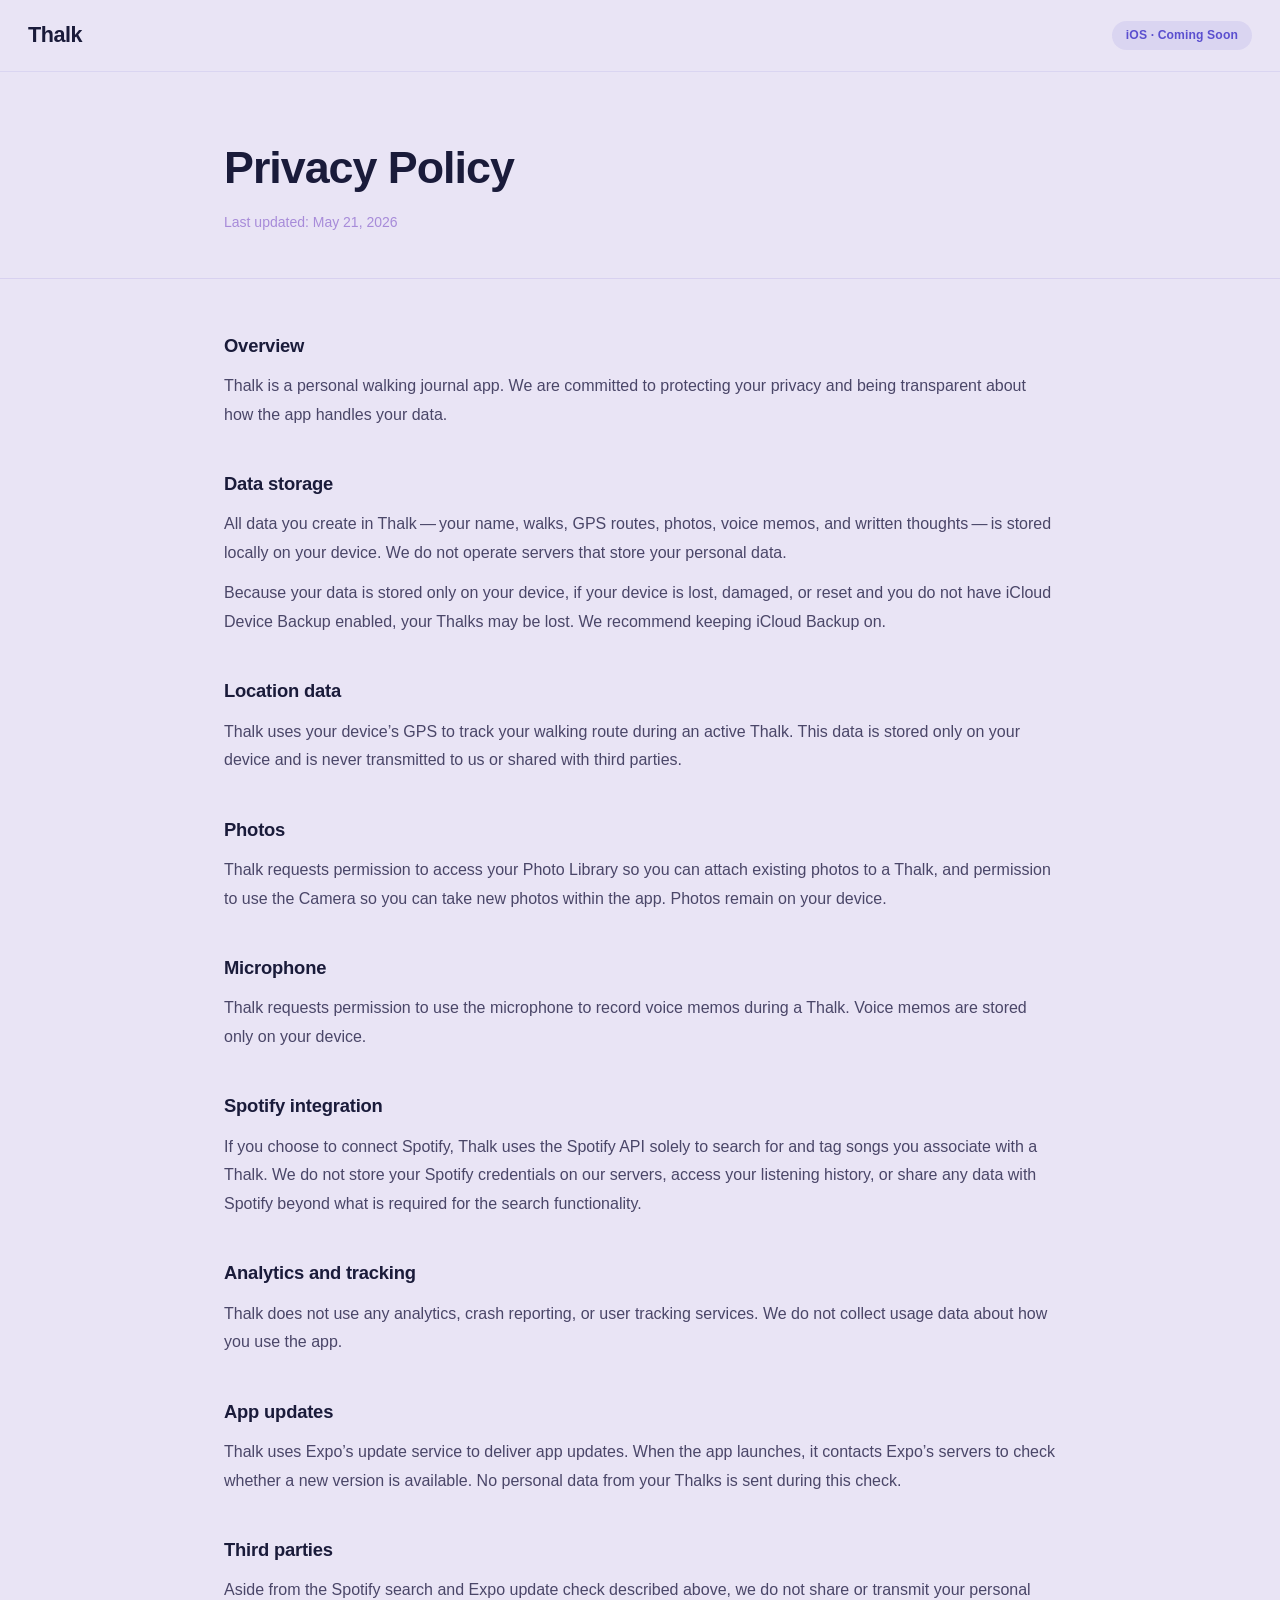
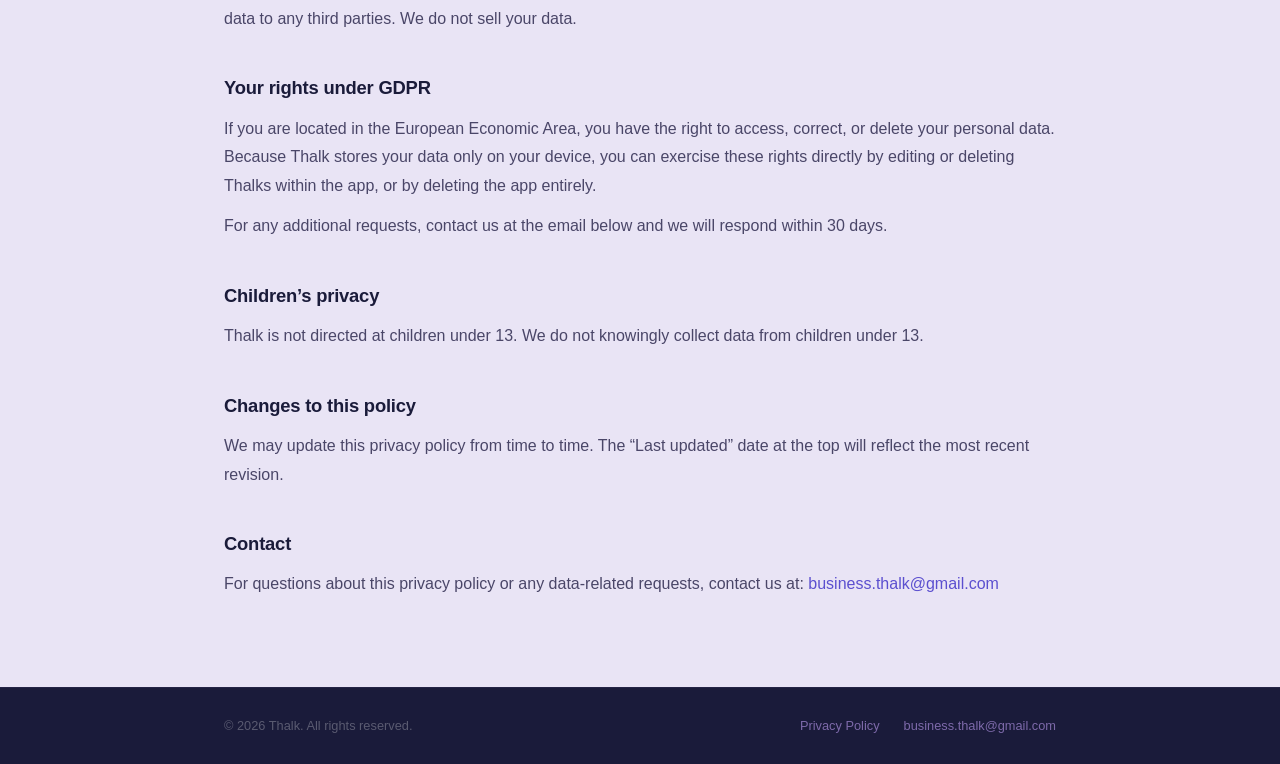
==== privacy.html @ 017c41d9 "Initial commit: Thalk landing page and privacy policy Plain HTML/CSS landing page for the Thalk iOS " ====
<!DOCTYPE html>
<html lang="en">
<head>
  <meta charset="UTF-8">
  <meta name="viewport" content="width=device-width, initial-scale=1.0">
  <meta name="description" content="Thalk Privacy Policy — how the app handles your data.">
  <title>Privacy Policy — Thalk</title>
  <link rel="stylesheet" href="styles.css">
</head>
<body>

  <!-- ── Nav ──────────────────────────────────── -->
  <nav class="nav">
    <a href="index.html" class="nav-logo">Thalk</a>
    <span class="nav-pill">iOS &middot; Coming Soon</span>
  </nav>

  <!-- ── Header ────────────────────────────────── -->
  <header class="privacy-header">
    <div class="container">
      <h1>Privacy Policy</h1>
      <p class="privacy-date">Last updated: May 21, 2026</p>
    </div>
  </header>

  <!-- ── Body ──────────────────────────────────── -->
  <main class="privacy-body">
    <div class="container">

      <section class="privacy-section">
        <h2>Overview</h2>
        <p>
          Thalk is a personal walking journal app. We are committed to protecting your privacy
          and being transparent about how the app handles your data.
        </p>
      </section>

      <section class="privacy-section">
        <h2>Data storage</h2>
        <p>
          All data you create in Thalk&thinsp;&mdash;&thinsp;your name, walks, GPS routes, photos,
          voice memos, and written thoughts&thinsp;&mdash;&thinsp;is stored locally on your device.
          We do not operate servers that store your personal data.
        </p>
        <p>
          Because your data is stored only on your device, if your device is lost, damaged, or
          reset and you do not have iCloud Device Backup enabled, your Thalks may be lost.
          We recommend keeping iCloud Backup on.
        </p>
      </section>

      <section class="privacy-section">
        <h2>Location data</h2>
        <p>
          Thalk uses your device&rsquo;s GPS to track your walking route during an active Thalk.
          This data is stored only on your device and is never transmitted to us or shared
          with third parties.
        </p>
      </section>

      <section class="privacy-section">
        <h2>Photos</h2>
        <p>
          Thalk requests permission to access your Photo Library so you can attach existing
          photos to a Thalk, and permission to use the Camera so you can take new photos
          within the app. Photos remain on your device.
        </p>
      </section>

      <section class="privacy-section">
        <h2>Microphone</h2>
        <p>
          Thalk requests permission to use the microphone to record voice memos during a Thalk.
          Voice memos are stored only on your device.
        </p>
      </section>

      <section class="privacy-section">
        <h2>Spotify integration</h2>
        <p>
          If you choose to connect Spotify, Thalk uses the Spotify API solely to search for
          and tag songs you associate with a Thalk. We do not store your Spotify credentials
          on our servers, access your listening history, or share any data with Spotify beyond
          what is required for the search functionality.
        </p>
      </section>

      <section class="privacy-section">
        <h2>Analytics and tracking</h2>
        <p>
          Thalk does not use any analytics, crash reporting, or user tracking services.
          We do not collect usage data about how you use the app.
        </p>
      </section>

      <section class="privacy-section">
        <h2>App updates</h2>
        <p>
          Thalk uses Expo&rsquo;s update service to deliver app updates. When the app launches,
          it contacts Expo&rsquo;s servers to check whether a new version is available. No
          personal data from your Thalks is sent during this check.
        </p>
      </section>

      <section class="privacy-section">
        <h2>Third parties</h2>
        <p>
          Aside from the Spotify search and Expo update check described above, we do not share
          or transmit your personal data to any third parties. We do not sell your data.
        </p>
      </section>

      <section class="privacy-section">
        <h2>Your rights under GDPR</h2>
        <p>
          If you are located in the European Economic Area, you have the right to access,
          correct, or delete your personal data. Because Thalk stores your data only on your
          device, you can exercise these rights directly by editing or deleting Thalks within
          the app, or by deleting the app entirely.
        </p>
        <p>
          For any additional requests, contact us at the email below and we will respond
          within 30 days.
        </p>
      </section>

      <section class="privacy-section">
        <h2>Children&rsquo;s privacy</h2>
        <p>
          Thalk is not directed at children under 13. We do not knowingly collect data
          from children under 13.
        </p>
      </section>

      <section class="privacy-section">
        <h2>Changes to this policy</h2>
        <p>
          We may update this privacy policy from time to time. The &ldquo;Last updated&rdquo;
          date at the top will reflect the most recent revision.
        </p>
      </section>

      <section class="privacy-section">
        <h2>Contact</h2>
        <p>
          For questions about this privacy policy or any data-related requests, contact us at:
          <a href="mailto:business.thalk@gmail.com">business.thalk@gmail.com</a>
        </p>
      </section>

    </div>
  </main>

  <!-- ── Footer ────────────────────────────────── -->
  <footer class="footer">
    <div class="container footer-inner">
      <p class="footer-copy">&copy; 2026 Thalk. All rights reserved.</p>
      <nav class="footer-links" aria-label="Footer">
        <a href="privacy.html">Privacy Policy</a>
        <a href="mailto:business.thalk@gmail.com">business.thalk@gmail.com</a>
      </nav>
    </div>
  </footer>

</body>
</html>
---- styles.css ----
/* ================================================
   THALK — Shared Stylesheet
   ================================================ */

/* --- Reset ---------------------------------------- */
*, *::before, *::after {
  box-sizing: border-box;
  margin: 0;
  padding: 0;
}

/* --- Custom properties ---------------------------- */
:root {
  --lavender:    #E9E4F5;
  --navy:        #1A1B3A;
  --indigo:      #5B4FCF;
  --purple:      #A78BD9;
  --white:       #FFFFFF;
  --text:        #1A1B3A;
  --text-mid:    #4a4668;
  --r-card:      20px;
  --r-btn:       14px;
  --max-w:       880px;
}

/* --- Base ----------------------------------------- */
html { scroll-behavior: smooth; }

body {
  font-family: -apple-system, BlinkMacSystemFont, "Segoe UI", Roboto, sans-serif;
  background: var(--lavender);
  color: var(--text);
  line-height: 1.6;
  -webkit-font-smoothing: antialiased;
}

/* --- Container ------------------------------------ */
.container {
  width: 100%;
  max-width: var(--max-w);
  margin-inline: auto;
  padding-inline: 24px;
}

/* ================================================
   NAV
   ================================================ */
.nav {
  display: flex;
  align-items: center;
  justify-content: space-between;
  padding: 18px 28px;
  background: rgba(233, 228, 245, 0.92);
  position: sticky;
  top: 0;
  z-index: 99;
  border-bottom: 1px solid rgba(91, 79, 207, 0.1);
  backdrop-filter: blur(12px);
  -webkit-backdrop-filter: blur(12px);
}

.nav-logo {
  font-size: 1.35rem;
  font-weight: 800;
  letter-spacing: -0.5px;
  color: var(--text);
  text-decoration: none;
}

.nav-pill {
  font-size: 0.76rem;
  font-weight: 600;
  color: var(--indigo);
  background: rgba(91, 79, 207, 0.1);
  padding: 5px 14px;
  border-radius: 999px;
  letter-spacing: 0.01em;
}

/* ================================================
   HERO
   ================================================ */
.hero {
  background: var(--lavender);
  padding-block: 72px 100px;
  text-align: center;
  position: relative;
  overflow: hidden;
}

/* Subtle radial glow behind the wordmark */
.hero::before {
  content: "";
  position: absolute;
  width: 700px;
  height: 700px;
  background: radial-gradient(circle, rgba(91, 79, 207, 0.11) 0%, transparent 68%);
  top: 50%;
  left: 50%;
  transform: translate(-50%, -55%);
  pointer-events: none;
}

.hero-eyebrow {
  display: inline-block;
  font-size: 0.73rem;
  font-weight: 700;
  letter-spacing: 0.14em;
  text-transform: uppercase;
  color: var(--indigo);
  opacity: 0.65;
  margin-bottom: 18px;
}

.hero-wordmark {
  font-size: clamp(5.5rem, 22vw, 11rem);
  font-weight: 900;
  letter-spacing: -5px;
  color: var(--text);
  line-height: 0.92;
  margin-bottom: 20px;
  position: relative;
}

.hero-tagline {
  font-size: clamp(1.05rem, 2.8vw, 1.3rem);
  font-weight: 600;
  color: var(--indigo);
  margin-bottom: 28px;
  letter-spacing: 0.01em;
}

.hero-desc {
  font-size: clamp(0.95rem, 2.2vw, 1.075rem);
  color: var(--text-mid);
  max-width: 540px;
  margin-inline: auto;
  margin-bottom: 44px;
  line-height: 1.78;
}

.stat-inline {
  font-weight: 800;
  color: var(--indigo);
}

/* App Store badge button */
.btn-appstore {
  display: inline-flex;
  align-items: center;
  gap: 12px;
  background: var(--navy);
  color: var(--white);
  padding: 13px 24px;
  border-radius: var(--r-btn);
  text-decoration: none;
  border: 1.5px solid rgba(255, 255, 255, 0.07);
  transition: transform 0.2s ease, box-shadow 0.2s ease;
  box-shadow: 0 4px 20px rgba(26, 27, 58, 0.28);
}

.btn-appstore:hover {
  transform: translateY(-2px);
  box-shadow: 0 8px 28px rgba(26, 27, 58, 0.38);
}

.btn-appstore svg {
  width: 26px;
  height: 26px;
  flex-shrink: 0;
  fill: var(--white);
}

.btn-appstore-label {
  display: flex;
  flex-direction: column;
  text-align: left;
  line-height: 1.2;
}

.btn-appstore-label small {
  font-size: 0.68rem;
  font-weight: 400;
  opacity: 0.72;
  letter-spacing: 0.01em;
}

.btn-appstore-label strong {
  font-size: 1rem;
  font-weight: 700;
  letter-spacing: -0.2px;
}

.hero-meta {
  margin-top: 18px;
  font-size: 0.82rem;
  color: var(--purple);
  font-weight: 500;
}

/* ================================================
   FEATURES
   ================================================ */
.features {
  background: var(--navy);
  padding-block: 80px;
}

.section-title {
  text-align: center;
  font-size: clamp(1.5rem, 4vw, 2rem);
  font-weight: 800;
  color: var(--white);
  letter-spacing: -0.5px;
  margin-bottom: 48px;
}

.features-grid {
  display: grid;
  grid-template-columns: repeat(3, 1fr);
  gap: 20px;
}

.feature-card {
  background: rgba(255, 255, 255, 0.04);
  border: 1px solid rgba(167, 139, 217, 0.18);
  border-radius: var(--r-card);
  padding: 32px 26px;
  transition: transform 0.25s ease, background 0.25s ease;
}

.feature-card:hover {
  transform: translateY(-4px);
  background: rgba(255, 255, 255, 0.07);
}

.feature-icon-wrap {
  width: 48px;
  height: 48px;
  border-radius: 13px;
  background: rgba(91, 79, 207, 0.22);
  display: flex;
  align-items: center;
  justify-content: center;
  margin-bottom: 18px;
  color: var(--purple);
}

.feature-icon-wrap svg {
  width: 22px;
  height: 22px;
  stroke: currentColor;
  fill: none;
  stroke-width: 2;
  stroke-linecap: round;
  stroke-linejoin: round;
}

.feature-step {
  font-size: 0.68rem;
  font-weight: 700;
  letter-spacing: 0.1em;
  text-transform: uppercase;
  color: var(--purple);
  opacity: 0.55;
  margin-bottom: 8px;
}

.feature-card h3 {
  font-size: 1.08rem;
  font-weight: 700;
  color: var(--white);
  margin-bottom: 10px;
  letter-spacing: -0.2px;
}

.feature-card p {
  font-size: 0.92rem;
  color: rgba(255, 255, 255, 0.58);
  line-height: 1.68;
}

/* ================================================
   DEFINITION
   ================================================ */
.definition {
  background: var(--navy);
  border-top: 1px solid rgba(167, 139, 217, 0.1);
  padding-block: 72px;
  text-align: center;
}

.definition-inner {
  max-width: 580px;
  margin-inline: auto;
}

.definition-text {
  font-size: clamp(0.95rem, 2.2vw, 1.1rem);
  color: var(--purple);
  line-height: 1.75;
  font-style: italic;
  opacity: 0.9;
}

.definition-text em {
  font-style: normal;
  font-weight: 700;
  color: var(--white);
}

/* ================================================
   FOOTER
   ================================================ */
.footer {
  background: var(--navy);
  border-top: 1px solid rgba(167, 139, 217, 0.08);
  padding-block: 28px;
}

.footer-inner {
  display: flex;
  align-items: center;
  justify-content: space-between;
  flex-wrap: wrap;
  gap: 12px;
}

.footer-copy {
  font-size: 0.8rem;
  color: rgba(255, 255, 255, 0.28);
}

.footer-links {
  display: flex;
  gap: 24px;
  flex-wrap: wrap;
}

.footer-links a {
  font-size: 0.8rem;
  color: var(--purple);
  text-decoration: none;
  opacity: 0.7;
  transition: opacity 0.18s;
}

.footer-links a:hover { opacity: 1; }

/* ================================================
   PRIVACY PAGE
   ================================================ */
.privacy-header {
  padding-block: 60px 44px;
  border-bottom: 1px solid rgba(91, 79, 207, 0.12);
}

.privacy-header h1 {
  font-size: clamp(1.9rem, 5vw, 2.8rem);
  font-weight: 800;
  color: var(--text);
  letter-spacing: -1px;
  margin-bottom: 8px;
}

.privacy-date {
  font-size: 0.875rem;
  color: var(--purple);
  font-weight: 500;
}

.privacy-body {
  padding-block: 52px 88px;
}

.privacy-section {
  margin-bottom: 40px;
}

.privacy-section:last-child { margin-bottom: 0; }

.privacy-body h2 {
  font-size: 1.15rem;
  font-weight: 700;
  color: var(--text);
  margin-bottom: 12px;
  letter-spacing: -0.2px;
}

.privacy-body p {
  font-size: 1rem;
  color: var(--text-mid);
  line-height: 1.78;
  margin-bottom: 12px;
}

.privacy-body p:last-child { margin-bottom: 0; }

.privacy-body a {
  color: var(--indigo);
  font-weight: 500;
  text-decoration: none;
}

.privacy-body a:hover { text-decoration: underline; }

/* ================================================
   RESPONSIVE
   ================================================ */
@media (max-width: 700px) {
  .nav { padding-inline: 20px; }

  .hero {
    padding-block: 56px 80px;
  }

  .hero-wordmark { letter-spacing: -3px; }

  .features { padding-block: 60px; }

  .features-grid { grid-template-columns: 1fr; }

  .definition { padding-block: 56px; }

  .footer-inner {
    flex-direction: column;
    text-align: center;
  }

  .footer-links { justify-content: center; }
}
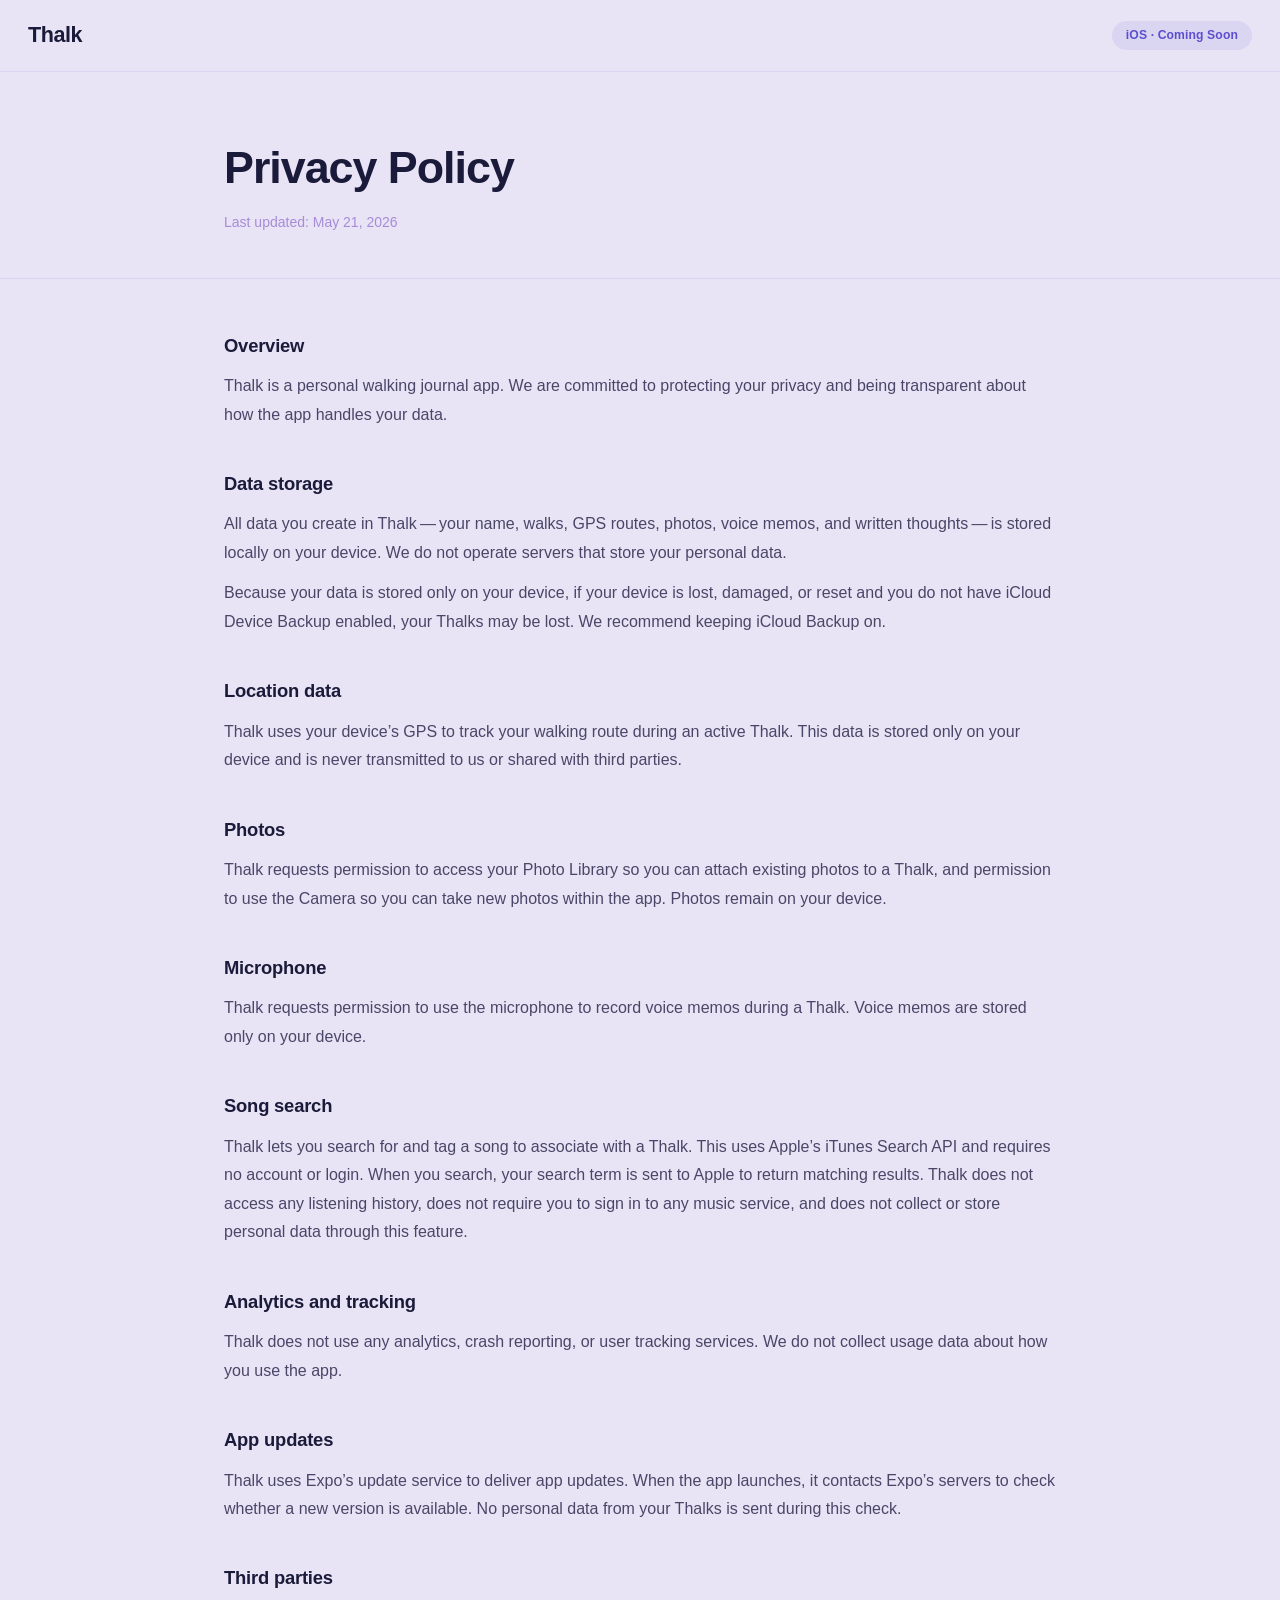
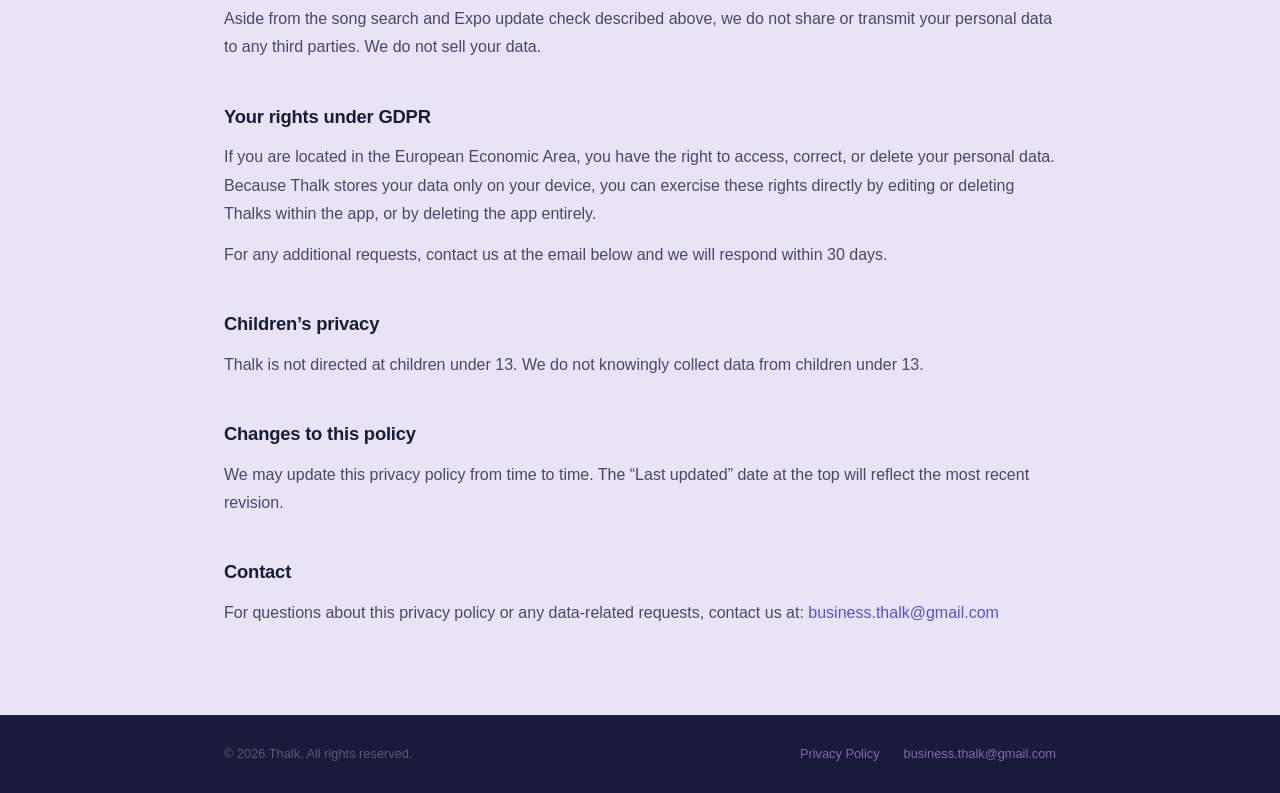
==== commit 4633d3bb: "Describe what changed" ====
--- a/privacy.html
+++ b/privacy.html
@@ -5,6 +5,10 @@
   <meta name="viewport" content="width=device-width, initial-scale=1.0">
   <meta name="description" content="Thalk Privacy Policy — how the app handles your data.">
   <title>Privacy Policy — Thalk</title>
+  <link rel="icon" type="image/x-icon" href="favicon.ico">
+  <link rel="icon" type="image/png" sizes="32x32" href="favicon-32.png">
+  <link rel="icon" type="image/png" sizes="16x16" href="favicon-16.png">
+  <link rel="apple-touch-icon" sizes="180x180" href="apple-touch-icon.png">
   <link rel="stylesheet" href="styles.css">
 </head>
 <body>
@@ -76,12 +80,13 @@
       </section>
 
       <section class="privacy-section">
-        <h2>Spotify integration</h2>
+        <h2>Song search</h2>
         <p>
-          If you choose to connect Spotify, Thalk uses the Spotify API solely to search for
-          and tag songs you associate with a Thalk. We do not store your Spotify credentials
-          on our servers, access your listening history, or share any data with Spotify beyond
-          what is required for the search functionality.
+          Thalk lets you search for and tag a song to associate with a Thalk. This uses Apple&rsquo;s
+          iTunes Search API and requires no account or login. When you search, your search term
+          is sent to Apple to return matching results. Thalk does not access any listening history,
+          does not require you to sign in to any music service, and does not collect or store
+          personal data through this feature.
         </p>
       </section>
 
@@ -105,7 +110,7 @@
       <section class="privacy-section">
         <h2>Third parties</h2>
         <p>
-          Aside from the Spotify search and Expo update check described above, we do not share
+          Aside from the song search and Expo update check described above, we do not share
           or transmit your personal data to any third parties. We do not sell your data.
         </p>
       </section>
@@ -162,5 +167,7 @@
     </div>
   </footer>
 
+<script data-goatcounter="https://thalk.goatcounter.com/count"
+        async src="//gc.zgo.at/count.js"></script>
 </body>
 </html>
--- a/styles.css
+++ b/styles.css
@@ -113,9 +113,11 @@
 }
 
 .hero-wordmark {
+  font-family: Georgia, "Times New Roman", serif;
   font-size: clamp(5.5rem, 22vw, 11rem);
-  font-weight: 900;
-  letter-spacing: -5px;
+  font-weight: 700;
+  font-style: italic;
+  letter-spacing: -3px;
   color: var(--text);
   line-height: 0.92;
   margin-bottom: 20px;
@@ -414,7 +416,7 @@
     padding-block: 56px 80px;
   }
 
-  .hero-wordmark { letter-spacing: -3px; }
+  .hero-wordmark { letter-spacing: -1px; }
 
   .features { padding-block: 60px; }
 
